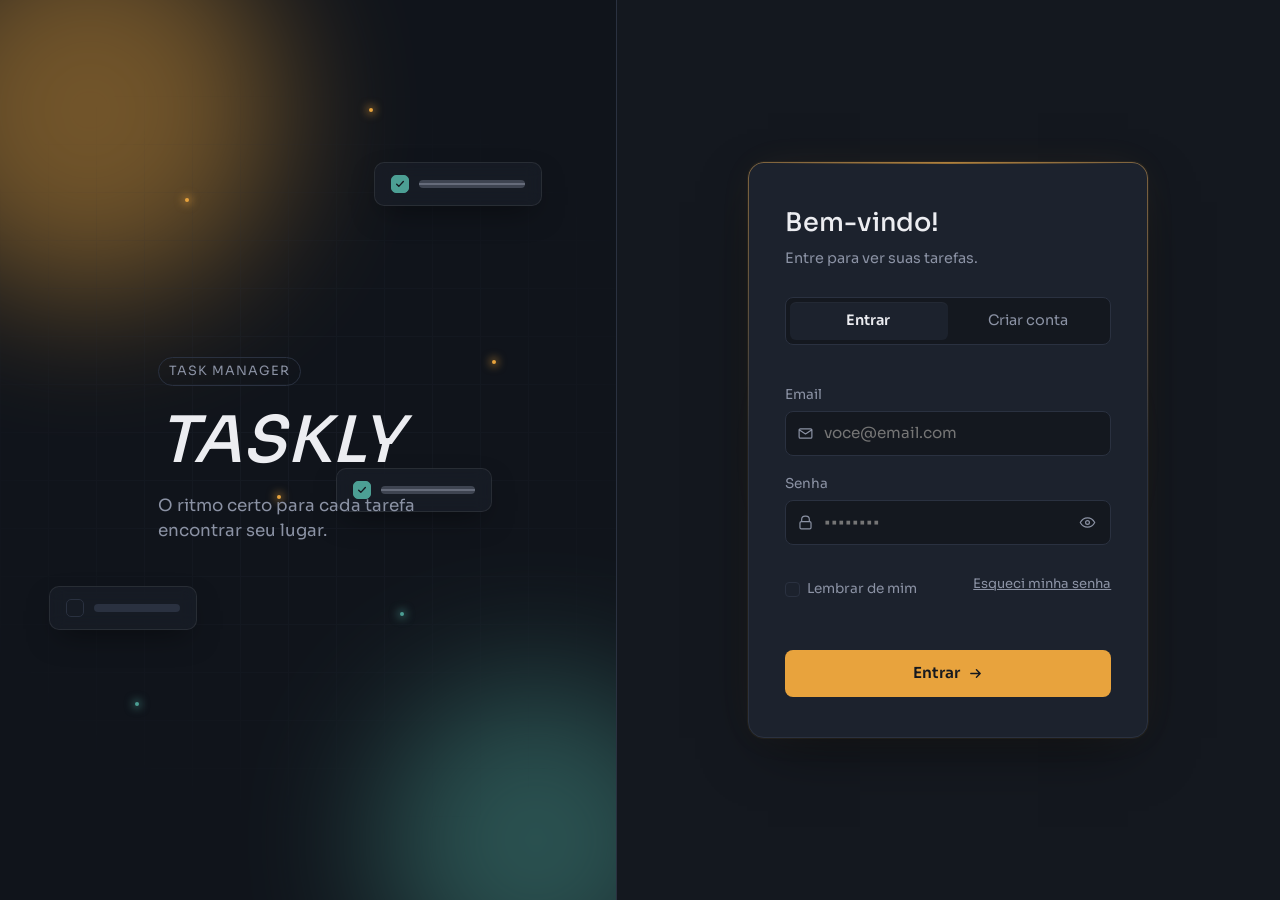
==== frontend/dashboard.html @ d4602160 "Criacao frontend completo: tela de login/cadastro animada e dashboard de tarefas com progresso, filt" ====
<!DOCTYPE html>
<html lang="pt-BR">
<head>
  <meta charset="UTF-8">
  <meta name="viewport" content="width=device-width, initial-scale=1.0">
  <title>Taskly — Suas tarefas</title>
  <link rel="stylesheet" href="css/style.css">
</head>
<body class="corpo-dashboard">
  <div class="layout-dashboard">
    <aside class="barra-lateral">
      <div class="marca-lateral">
        <span class="selo-marca">Task Manager</span>
        <h2 class="titulo-lateral">TASKLY</h2>
      </div>

      <nav class="navegacao-lateral">
        <button class="filtro-btn ativo" data-filtro="todas">
          Todas
          <span class="contagem" id="contagem-todas">0</span>
        </button>
        <button class="filtro-btn" data-filtro="pendentes">
          Pendentes
          <span class="contagem" id="contagem-pendentes">0</span>
        </button>
        <button class="filtro-btn" data-filtro="concluidas">
          Concluídas
          <span class="contagem" id="contagem-concluidas">0</span>
        </button>
      </nav>

      <div class="rodape-lateral">
        <div class="usuario-logado">
          <span class="avatar-usuario" id="avatar-usuario">?</span>
          <span class="email-usuario" id="email-usuario">carregando...</span>
        </div>
        <button class="botao-sair" id="botao-sair" aria-label="Sair">
          <svg viewBox="0 0 20 20" fill="none"><path d="M7.5 17.5H4.5C3.94772 17.5 3.5 17.0523 3.5 16.5V3.5C3.5 2.94772 3.94772 2.5 4.5 2.5H7.5M13.5 14L17.5 10M17.5 10L13.5 6M17.5 10H7.5" stroke="currentColor" stroke-width="1.4" stroke-linecap="round" stroke-linejoin="round"/></svg>
        </button>
      </div>
    </aside>

    <main class="conteudo-principal">
      <header class="cabecalho-principal">
        <div>
          <h1 class="titulo-pagina" id="titulo-pagina">Todas as tarefas</h1>
          <p class="subtitulo-pagina" id="subtitulo-pagina">Carregando suas tarefas...</p>
        </div>
        <button class="botao-nova-tarefa" id="botao-abrir-modal">
          <svg viewBox="0 0 16 16" fill="none"><path d="M8 3V13M3 8H13" stroke="currentColor" stroke-width="1.6" stroke-linecap="round"/></svg>
          Nova tarefa
        </button>
      </header>

      <section class="lista-tarefas" id="lista-tarefas"></section>

      <div class="estado-vazio escondido" id="estado-vazio">
        <p>Nenhuma tarefa por aqui ainda.</p>
        <p class="estado-vazio-dica">Clique em "Nova tarefa" para começar.</p>
      </div>
    </main>

    <aside class="painel-resumo">
      <div class="resumo-blob"></div>

      <div class="cartao-progresso">
        <div class="anel-progresso" id="anel-progresso">
          <span class="anel-porcentagem" id="anel-porcentagem">0%</span>
        </div>
        <p class="progresso-legenda">do seu progresso</p>
      </div>

      <div class="mini-stats">
        <div class="mini-stat">
          <span class="mini-stat-numero" id="stat-total">0</span>
          <span class="mini-stat-label">Total</span>
        </div>
        <div class="mini-stat">
          <span class="mini-stat-numero" id="stat-pendentes">0</span>
          <span class="mini-stat-label">Pendentes</span>
        </div>
        <div class="mini-stat">
          <span class="mini-stat-numero" id="stat-concluidas">0</span>
          <span class="mini-stat-label">Concluídas</span>
        </div>
      </div>

      <div class="citacao-lateral">
        <p id="texto-citacao">"Um passo de cada vez já é progresso."</p>
      </div>
    </aside>
  </div>

  <div class="modal-fundo escondido" id="modal-fundo">
    <div class="modal-caixa">
      <h2 class="modal-titulo" id="modal-titulo">Nova tarefa</h2>

      <form id="form-tarefa">
        <input type="hidden" id="tarefa-id">

        <label for="tarefa-titulo">Título</label>
        <input type="text" id="tarefa-titulo" required placeholder="Ex: Revisar proposta do cliente">

        <label for="tarefa-descricao">Descrição</label>
        <textarea id="tarefa-descricao" rows="3" placeholder="Detalhes (opcional)"></textarea>

        <div class="modal-acoes">
          <button type="button" class="botao-secundario" id="botao-cancelar-modal">Cancelar</button>
          <button type="submit" class="botao-principal">Salvar tarefa</button>
        </div>
      </form>
    </div>
  </div>

  <div class="modal-fundo escondido" id="modal-confirmacao">
    <div class="modal-caixa modal-confirmacao-caixa">
      <div class="icone-alerta">
        <svg viewBox="0 0 24 24" fill="none"><path d="M12 8V13M12 16.5H12.01M10.29 3.86L1.82 18A2 2 0 003.54 21H20.46A2 2 0 0022.18 18L13.71 3.86A2 2 0 0010.29 3.86Z" stroke="currentColor" stroke-width="1.6" stroke-linecap="round" stroke-linejoin="round"/></svg>
      </div>
      <h2 class="modal-titulo" id="texto-confirmacao">Tem certeza?</h2>
      <p class="subtitulo-confirmacao">Essa ação não pode ser desfeita.</p>

      <div class="modal-acoes">
        <button type="button" class="botao-secundario" id="botao-cancelar-confirmacao">Cancelar</button>
        <button type="button" class="botao-perigo" id="botao-confirmar-confirmacao">Excluir</button>
      </div>
    </div>
  </div>

  <script src="js/api.js"></script>
  <script src="js/app.js"></script>
</body>
</html>
---- frontend/css/style.css ----
@import url('https://fonts.googleapis.com/css2?family=Sora:wght@100..800&display=swap');

:root {
  --cor-fundo: #14181F;
  --cor-superficie: #1C222D;
  --cor-borda: #2A3140;
  --cor-texto: #ECEDF1;
  --cor-texto-secundario: #8B92A4;
  --cor-acento: #E8A33D;
  --cor-concluida: #4C9F94;
  --cor-erro: #D9695F;

  --fonte-titulo: 'Sora', sans-serif;
  --fonte-corpo: 'Sora', sans-serif;
  --fonte-mono: 'Sora', sans-serif;
}

* {
  margin: 0;
  padding: 0;
  box-sizing: border-box;
}

body {
  background-color: var(--cor-fundo);
  color: var(--cor-texto);
  font-family: var(--fonte-corpo);
  line-height: 1.5;
}

h1, h2, h3 {
  font-family: var(--fonte-titulo);
  font-weight: 500;
}

button, input {
  font: inherit;
  color: inherit;
  text-decoration: none;
  -webkit-tap-highlight-color: transparent;
}

a {
  color: inherit;
}

/* ===== Tela de autenticação (duas colunas) ===== */

.tela-auth {
  min-height: 100vh;
  display: flex;
}

/* --- Coluna esquerda: painel de marca animado --- */

.painel-marca {
  flex: 1;
  position: relative;
  display: flex;
  align-items: center;
  justify-content: center;
  overflow: hidden;
  background-color: #10141B;
  border-right: 1px solid var(--cor-borda);
}

.grade-marca {
  position: absolute;
  inset: 0;
  background-image:
    linear-gradient(var(--cor-borda) 1px, transparent 1px),
    linear-gradient(90deg, var(--cor-borda) 1px, transparent 1px);
  background-size: 48px 48px;
  opacity: 0.25;
  mask-image: radial-gradient(circle at center, black, transparent 75%);
}

.blob {
  position: absolute;
  border-radius: 50%;
  filter: blur(70px);
  opacity: 0.45;
  animation: flutuar 14s ease-in-out infinite;
}

.blob-1 { width: 380px; height: 380px; background: var(--cor-acento); top: -80px; left: -100px; }
.blob-2 { width: 320px; height: 320px; background: var(--cor-concluida); bottom: -100px; right: -80px; animation-delay: -7s; }

@keyframes flutuar {
  0%, 100% { transform: translate(0, 0) scale(1); }
  50% { transform: translate(30px, -40px) scale(1.08); }
}

.particulas { position: absolute; inset: 0; pointer-events: none; }

.particula {
  position: absolute;
  width: 4px;
  height: 4px;
  border-radius: 50%;
  background: var(--cor-acento);
  box-shadow: 0 0 8px 2px rgba(232, 163, 61, 0.6);
  animation: piscar 3.5s ease-in-out infinite;
}

.particula.p1 { top: 22%; left: 30%; animation-delay: 0s; }
.particula.p2 { top: 68%; left: 65%; background: var(--cor-concluida); box-shadow: 0 0 8px 2px rgba(76, 159, 148, 0.6); animation-delay: -0.8s; }
.particula.p3 { top: 40%; left: 80%; animation-delay: -1.6s; }
.particula.p4 { top: 78%; left: 22%; background: var(--cor-concluida); box-shadow: 0 0 8px 2px rgba(76, 159, 148, 0.6); animation-delay: -2.4s; }
.particula.p5 { top: 12%; left: 60%; animation-delay: -3.1s; }
.particula.p6 { top: 55%; left: 45%; animation-delay: -1.2s; }

@keyframes piscar {
  0%, 100% { opacity: 0.15; transform: scale(0.8); }
  50% { opacity: 1; transform: scale(1.3); }
}

.cartao-flutuante {
  position: absolute;
  display: flex;
  align-items: center;
  gap: 10px;
  padding: 12px 16px;
  background-color: rgba(28, 34, 45, 0.55);
  border: 1px solid rgba(255, 255, 255, 0.08);
  border-radius: 10px;
  backdrop-filter: blur(8px);
  box-shadow: 0 12px 30px -10px rgba(0, 0, 0, 0.5);
  animation: flutuarCartao 9s ease-in-out infinite;
}

.cartao-flutuante-1 { top: 18%; right: 12%; width: 168px; animation-delay: -1s; --rot: 2deg; }
.cartao-flutuante-2 { bottom: 30%; left: 8%; width: 148px; animation-delay: -4s; --rot: -3deg; }
.cartao-flutuante-3 { top: 52%; right: 20%; width: 156px; animation-delay: -6.5s; --rot: 1.5deg; }

@keyframes flutuarCartao {
  0%, 100% { transform: translateY(0) rotate(var(--rot, -2deg)); }
  50% { transform: translateY(-14px) rotate(var(--rot, -2deg)); }
}

.check-flutuante {
  flex-shrink: 0;
  width: 18px;
  height: 18px;
  border-radius: 5px;
  border: 1.5px solid var(--cor-borda);
  display: flex;
  align-items: center;
  justify-content: center;
  color: var(--cor-fundo);
}

.check-flutuante.concluido { background-color: var(--cor-concluida); border-color: var(--cor-concluida); }
.check-flutuante svg { width: 10px; height: 10px; }

.linha-flutuante { flex: 1; height: 8px; border-radius: 4px; background-color: var(--cor-borda); }
.linha-flutuante.linha-riscada { background-color: rgba(139, 146, 164, 0.35); position: relative; }

.linha-flutuante.linha-riscada::after {
  content: "";
  position: absolute;
  left: 0;
  top: 50%;
  width: 100%;
  height: 1px;
  background-color: var(--cor-texto-secundario);
  transform: translateY(-50%);
}

.conteudo-marca {
  position: relative;
  z-index: 1;
  max-width: 380px;
  padding: 40px;
  animation: entrarBaixo 0.7s ease-out;
}

.selo-marca {
  display: inline-block;
  font-family: var(--fonte-mono);
  font-size: 0.8rem;
  letter-spacing: 0.08em;
  text-transform: uppercase;
  color: var(--cor-texto-secundario);
  border: 1px solid var(--cor-borda);
  padding: 4px 10px;
  border-radius: 999px;
  margin-bottom: 20px;
}

.titulo-marca { font-size: 4rem; font-style: italic; line-height: 1.1; margin-bottom: 16px; }
.frase-marca { color: var(--cor-texto-secundario); font-size: 1.05rem; }

/* --- Coluna direita: formulário --- */

.painel-form {
  flex: 1;
  position: relative;
  display: flex;
  align-items: center;
  justify-content: center;
  padding: 24px;
}

.brilho-cartao {
  position: absolute;
  width: 420px;
  height: 420px;
  background: radial-gradient(circle, rgba(232, 163, 61, 0.18), transparent 70%);
  filter: blur(10px);
  animation: respirar 5s ease-in-out infinite;
  pointer-events: none;
}

@keyframes respirar {
  0%, 100% { opacity: 0.6; transform: scale(1); }
  50% { opacity: 1; transform: scale(1.08); }
}

.cartao-auth {
  position: relative;
  z-index: 1;
  width: 100%;
  max-width: 400px;
  background-color: var(--cor-superficie);
  border: 1px solid var(--cor-borda);
  border-radius: 16px;
  padding: 40px 36px;
  animation: entrarBaixo 0.7s ease-out 0.1s backwards;
  box-shadow:
    0 0 0 1px rgba(232, 163, 61, 0.06),
    0 20px 60px -20px rgba(0, 0, 0, 0.6),
    0 0 40px -12px rgba(232, 163, 61, 0.12);
}

.cartao-auth::before {
  content: "";
  position: absolute;
  top: 0;
  left: 24px;
  right: 24px;
  height: 1px;
  background: linear-gradient(90deg, transparent, var(--cor-acento), transparent);
  opacity: 0.6;
}

.cartao-auth::after {
  content: "";
  position: absolute;
  inset: -1px;
  border-radius: 16px;
  padding: 1px;
  background: conic-gradient(from var(--angulo, 0deg), var(--cor-acento), transparent 25%, transparent 75%, var(--cor-acento));
  -webkit-mask: linear-gradient(#fff 0 0) content-box, linear-gradient(#fff 0 0);
  -webkit-mask-composite: xor;
  mask-composite: exclude;
  z-index: -1;
  animation: girarBorda 6s linear infinite;
  opacity: 0.7;
}

@property --angulo {
  syntax: '<angle>';
  initial-value: 0deg;
  inherits: false;
}

@keyframes girarBorda { to { --angulo: 360deg; } }
@keyframes entrarBaixo { from { opacity: 0; transform: translateY(16px); } to { opacity: 1; transform: translateY(0); } }

.cabecalho-cartao { margin-bottom: 28px; }
.titulo-cartao { font-size: 1.6rem; margin-bottom: 6px; }
.subtitulo-cartao { color: var(--cor-texto-secundario); font-size: 0.9rem; }

.abas-auth {
  position: relative;
  display: flex;
  gap: 4px;
  background-color: var(--cor-fundo);
  border: 1px solid var(--cor-borda);
  border-radius: 8px;
  padding: 4px;
  margin-bottom: 28px;
}

.aba-indicador {
  position: absolute;
  top: 4px;
  left: 4px;
  width: calc(50% - 4px);
  height: calc(100% - 8px);
  background-color: var(--cor-superficie);
  border-radius: 6px;
  transition: transform 0.25s ease;
  box-shadow: 0 1px 0 rgba(255,255,255,0.03) inset;
}

.aba-indicador.deslocado { transform: translateX(100%); }

.aba-btn {
  position: relative;
  z-index: 1;
  flex: 1;
  padding: 8px;
  background: none;
  border: none;
  border-radius: 6px;
  color: var(--cor-texto-secundario);
  font-size: 0.9rem;
  cursor: pointer;
  transition: color 0.15s;
}

.aba-btn.ativa { color: var(--cor-texto); font-weight: 600; }

.formulario-auth { display: flex; flex-direction: column; gap: 6px; }
.formulario-auth.escondido { display: none; }
.formulario-auth label { font-size: 0.85rem; color: var(--cor-texto-secundario); margin-top: 12px; }

.campo-input { position: relative; display: flex; align-items: center; }

.icone-campo {
  position: absolute;
  left: 12px;
  width: 17px;
  height: 17px;
  color: var(--cor-texto-secundario);
  pointer-events: none;
  transition: color 0.15s;
}

.campo-input:focus-within .icone-campo { color: var(--cor-acento); }

.formulario-auth input {
  width: 100%;
  background-color: var(--cor-fundo);
  border: 1px solid var(--cor-borda);
  border-radius: 8px;
  padding: 10px 12px 10px 38px;
  font-size: 0.95rem;
  transition: border-color 0.15s;
}

.formulario-auth input:focus { outline: none; border-color: var(--cor-acento); }

.botao-olho {
  position: absolute;
  right: 10px;
  width: 28px;
  height: 28px;
  display: flex;
  align-items: center;
  justify-content: center;
  background: none;
  border: none;
  border-radius: 6px;
  color: var(--cor-texto-secundario);
  cursor: pointer;
  transition: color 0.15s, background-color 0.15s;
}

.botao-olho svg { width: 17px; height: 17px; }
.botao-olho:hover { color: var(--cor-texto); background-color: var(--cor-borda); }

.dica-senha { font-size: 0.78rem; color: var(--cor-texto-secundario); margin-top: 6px; }

.linha-opcoes {
  display: flex;
  align-items: center;
  justify-content: space-between;
  margin-top: 16px;
  font-size: 0.82rem;
}

.opcao-lembrar {
  display: flex;
  align-items: center;
  gap: 7px;
  color: var(--cor-texto-secundario);
  cursor: pointer;
}

.opcao-lembrar input { position: absolute; opacity: 0; width: 0; height: 0; }

.caixa-check {
  width: 15px;
  height: 15px;
  border: 1.5px solid var(--cor-borda);
  border-radius: 4px;
  display: inline-block;
  transition: background-color 0.15s, border-color 0.15s;
}

.opcao-lembrar input:checked ~ .caixa-check {
  background-color: var(--cor-acento);
  border-color: var(--cor-acento);
}

.link-esqueci {
  color: var(--cor-texto-secundario);
  font-size: 0.82rem;
  transition: color 0.15s;
}

.link-esqueci:hover { color: var(--cor-acento); }

.botao-principal {
  margin-top: 22px;
  padding: 12px;
  display: flex;
  align-items: center;
  justify-content: center;
  gap: 8px;
  background-color: var(--cor-acento);
  color: var(--cor-fundo);
  border: none;
  border-radius: 8px;
  font-weight: 600;
  font-size: 0.95rem;
  cursor: pointer;
  transition: opacity 0.15s, transform 0.15s;
}

.botao-principal:hover { opacity: 0.9; transform: translateY(-1px); }
.botao-principal:hover .icone-seta { transform: translateX(3px); }

.icone-seta { width: 15px; height: 15px; transition: transform 0.15s; }

.mensagem-erro { color: var(--cor-erro); font-size: 0.85rem; min-height: 1.2em; }

@media (prefers-reduced-motion: reduce) {
  .blob, .cartao-flutuante, .conteudo-marca, .cartao-auth, .particula, .brilho-cartao, .cartao-auth::after {
    animation: none;
  }
}

@media (max-width: 860px) {
  .tela-auth { flex-direction: column; }
  .painel-marca { min-height: 240px; border-right: none; border-bottom: 1px solid var(--cor-borda); }
  .cartao-flutuante, .particulas { display: none; }
}

/* ===== Layout do Dashboard ===== */

.corpo-dashboard {
  background-color: var(--cor-fundo);
}

.layout-dashboard {
  display: flex;
  min-height: 100vh;
}

/* --- Sidebar --- */

.barra-lateral {
  width: 260px;
  flex-shrink: 0;
  background-color: #10141B;
  border-right: 1px solid var(--cor-borda);
  padding: 28px 20px;
  display: flex;
  flex-direction: column;
}

.marca-lateral { margin-bottom: 36px; }
.titulo-lateral { font-size: 1.6rem; font-style: italic; margin-top: 8px; }

.navegacao-lateral {
  display: flex;
  flex-direction: column;
  gap: 4px;
  flex: 1;
}

.filtro-btn {
  display: flex;
  align-items: center;
  justify-content: space-between;
  padding: 10px 12px;
  background: none;
  border: none;
  border-radius: 8px;
  color: var(--cor-texto-secundario);
  font-size: 0.9rem;
  text-align: left;
  cursor: pointer;
  transition: background-color 0.15s, color 0.15s;
}

.filtro-btn:hover { background-color: var(--cor-superficie); color: var(--cor-texto); }

.filtro-btn.ativo {
  background-color: var(--cor-superficie);
  color: var(--cor-texto);
  font-weight: 600;
}

.contagem {
  background-color: var(--cor-fundo);
  border: 1px solid var(--cor-borda);
  border-radius: 999px;
  padding: 1px 8px;
  font-size: 0.75rem;
  font-family: var(--fonte-mono);
}

.filtro-btn.ativo .contagem {
  background-color: var(--cor-acento);
  border-color: var(--cor-acento);
  color: var(--cor-fundo);
}

.rodape-lateral {
  display: flex;
  align-items: center;
  justify-content: space-between;
  padding-top: 16px;
  border-top: 1px solid var(--cor-borda);
}

.usuario-logado {
  display: flex;
  align-items: center;
  gap: 10px;
  min-width: 0;
}

.avatar-usuario {
  flex-shrink: 0;
  width: 32px;
  height: 32px;
  border-radius: 50%;
  background-color: var(--cor-acento);
  color: var(--cor-fundo);
  display: flex;
  align-items: center;
  justify-content: center;
  font-weight: 600;
  font-size: 0.85rem;
  text-transform: uppercase;
}

.email-usuario {
  font-size: 0.82rem;
  color: var(--cor-texto-secundario);
  overflow: hidden;
  text-overflow: ellipsis;
  white-space: nowrap;
}

.botao-sair {
  flex-shrink: 0;
  width: 32px;
  height: 32px;
  display: flex;
  align-items: center;
  justify-content: center;
  background: none;
  border: none;
  border-radius: 8px;
  color: var(--cor-texto-secundario);
  cursor: pointer;
  transition: color 0.15s, background-color 0.15s;
}

.botao-sair svg { width: 17px; height: 17px; }
.botao-sair:hover { color: var(--cor-erro); background-color: var(--cor-superficie); }

/* --- Conteúdo principal --- */

.conteudo-principal {
  flex: 1;
  min-width: 0;
  padding: 40px 56px;
}

.cabecalho-principal {
  display: flex;
  align-items: flex-start;
  justify-content: space-between;
  margin-bottom: 32px;
}

.titulo-pagina { font-size: 1.9rem; margin-bottom: 4px; }
.subtitulo-pagina { color: var(--cor-texto-secundario); font-size: 0.92rem; }

.botao-nova-tarefa {
  display: flex;
  align-items: center;
  gap: 8px;
  padding: 10px 16px;
  background-color: var(--cor-acento);
  color: var(--cor-fundo);
  border: none;
  border-radius: 8px;
  font-weight: 600;
  font-size: 0.9rem;
  cursor: pointer;
  transition: opacity 0.15s, transform 0.15s;
  flex-shrink: 0;
}

.botao-nova-tarefa:hover { opacity: 0.9; transform: translateY(-1px); }
.botao-nova-tarefa svg { width: 15px; height: 15px; }

/* --- Lista e cartões de tarefa --- */

.lista-tarefas {
  display: flex;
  flex-direction: column;
  gap: 10px;
}

.cartao-tarefa {
  display: flex;
  align-items: flex-start;
  gap: 14px;
  background-color: var(--cor-superficie);
  border: 1px solid var(--cor-borda);
  border-radius: 12px;
  padding: 16px 18px;
  animation: entrarBaixo 0.4s ease-out backwards;
  transition: border-color 0.15s;
}

.cartao-tarefa:hover { border-color: #3A4257; }

.check-tarefa {
  flex-shrink: 0;
  width: 22px;
  height: 22px;
  margin-top: 1px;
  border-radius: 6px;
  border: 1.5px solid var(--cor-borda);
  background: none;
  display: flex;
  align-items: center;
  justify-content: center;
  color: var(--cor-fundo);
  cursor: pointer;
  transition: background-color 0.15s, border-color 0.15s;
}

.check-tarefa svg { width: 12px; height: 12px; opacity: 0; transition: opacity 0.15s; }

.cartao-tarefa.concluida .check-tarefa {
  background-color: var(--cor-concluida);
  border-color: var(--cor-concluida);
}

.cartao-tarefa.concluida .check-tarefa svg { opacity: 1; }

.corpo-tarefa { flex: 1; min-width: 0; }

.titulo-tarefa {
  font-size: 0.98rem;
  font-weight: 500;
  position: relative;
  display: inline-block;
}

.cartao-tarefa.concluida .titulo-tarefa { color: var(--cor-texto-secundario); }

.risco-conclusao {
  position: absolute;
  left: -2%;
  top: 52%;
  width: 0;
  height: 1.5px;
  background-color: var(--cor-concluida);
  transition: width 0.3s ease;
}

.cartao-tarefa.concluida .risco-conclusao { width: 104%; }

.descricao-tarefa {
  font-size: 0.85rem;
  color: var(--cor-texto-secundario);
  margin-top: 4px;
}

.acoes-tarefa {
  display: flex;
  gap: 4px;
  flex-shrink: 0;
  opacity: 0;
  transition: opacity 0.15s;
}

.cartao-tarefa:hover .acoes-tarefa { opacity: 1; }

.botao-icone {
  width: 30px;
  height: 30px;
  display: flex;
  align-items: center;
  justify-content: center;
  background: none;
  border: none;
  border-radius: 6px;
  color: var(--cor-texto-secundario);
  cursor: pointer;
  transition: color 0.15s, background-color 0.15s;
}

.botao-icone svg { width: 15px; height: 15px; }
.botao-icone:hover { background-color: var(--cor-fundo); color: var(--cor-texto); }
.botao-icone.excluir:hover { color: var(--cor-erro); }

/* --- Estado vazio --- */

.estado-vazio {
  text-align: center;
  padding: 60px 20px;
  color: var(--cor-texto-secundario);
}

.estado-vazio-dica { font-size: 0.85rem; margin-top: 6px; }
.estado-vazio.escondido, .lista-tarefas.escondido { display: none; }

/* ===== Modal de nova/editar tarefa ===== */

.modal-fundo {
  position: fixed;
  inset: 0;
  background-color: rgba(10, 12, 16, 0.7);
  backdrop-filter: blur(4px);
  display: flex;
  align-items: center;
  justify-content: center;
  z-index: 10;
  animation: apareceFundo 0.2s ease-out;
}

.modal-fundo.escondido { display: none; }

@keyframes apareceFundo { from { opacity: 0; } to { opacity: 1; } }

.modal-caixa {
  width: 100%;
  max-width: 440px;
  background-color: var(--cor-superficie);
  border: 1px solid var(--cor-borda);
  border-radius: 16px;
  padding: 32px;
  margin: 20px;
  animation: entrarBaixo 0.25s ease-out;
}

.modal-titulo { font-size: 1.4rem; margin-bottom: 20px; }

#form-tarefa { display: flex; flex-direction: column; gap: 6px; }
#form-tarefa label { font-size: 0.85rem; color: var(--cor-texto-secundario); margin-top: 12px; }

#form-tarefa input[type="text"],
#form-tarefa textarea {
  background-color: var(--cor-fundo);
  border: 1px solid var(--cor-borda);
  border-radius: 8px;
  padding: 10px 12px;
  font-size: 0.95rem;
  resize: vertical;
  font-family: var(--fonte-corpo);
}

#form-tarefa input:focus, #form-tarefa textarea:focus {
  outline: none;
  border-color: var(--cor-acento);
}

.modal-acoes {
  display: flex;
  justify-content: flex-end;
  gap: 10px;
  margin-top: 24px;
}

.botao-secundario {
  padding: 10px 16px;
  background: none;
  border: 1px solid var(--cor-borda);
  border-radius: 8px;
  color: var(--cor-texto);
  font-size: 0.9rem;
  cursor: pointer;
  transition: background-color 0.15s;
}

.botao-secundario:hover { background-color: var(--cor-fundo); }

.modal-acoes .botao-principal { margin-top: 0; }

@media (max-width: 780px) {
  .layout-dashboard { flex-direction: column; }
  .barra-lateral {
    width: 100%;
    flex-direction: row;
    align-items: center;
    padding: 16px 20px;
  }
  .marca-lateral, .navegacao-lateral, .rodape-lateral { margin: 0; }
  .navegacao-lateral { flex-direction: row; }
  .conteudo-principal { padding: 24px 20px; }
}

/* ===== Cartões de tarefa — visual aprimorado ===== */

.cartao-tarefa {
  position: relative;
  background: linear-gradient(145deg, var(--cor-superficie), #1A2029);
  overflow: hidden;
}

.cartao-tarefa::before {
  content: "";
  position: absolute;
  left: 0;
  top: 0;
  bottom: 0;
  width: 3px;
  background-color: var(--cor-borda);
  transition: background-color 0.2s;
}

.cartao-tarefa:hover::before { background-color: var(--cor-acento); }
.cartao-tarefa.concluida::before { background-color: var(--cor-concluida); }

.cartao-tarefa {
  box-shadow: 0 4px 14px -8px rgba(0, 0, 0, 0.4);
}

.cartao-tarefa:hover {
  transform: translateY(-2px);
  box-shadow: 0 10px 24px -10px rgba(0, 0, 0, 0.5);
}

/* ===== Layout com 3 colunas ===== */

.layout-dashboard { align-items: stretch; }

.conteudo-principal { flex: 1; min-width: 0; }

/* ===== Painel de resumo (coluna direita) ===== */

.painel-resumo {
  width: 340px;
  flex-shrink: 0;
  position: relative;
  overflow: hidden;
  border-left: 1px solid var(--cor-borda);
  padding: 40px 28px;
  display: flex;
  flex-direction: column;
  align-items: center;
  justify-content: center;
  gap: 32px;
}

.resumo-blob {
  position: absolute;
  top: -60px;
  right: -80px;
  width: 220px;
  height: 220px;
  background: var(--cor-acento);
  border-radius: 50%;
  filter: blur(90px);
  opacity: 0.18;
  animation: flutuar 14s ease-in-out infinite;
}

.cartao-progresso {
  position: relative;
  z-index: 1;
  display: flex;
  flex-direction: column;
  align-items: center;
  gap: 12px;
}

.anel-progresso {
  --progresso: 0;
  width: 148px;
  height: 148px;
  border-radius: 50%;
  background: conic-gradient(var(--cor-acento) calc(var(--progresso) * 1%), var(--cor-borda) 0);
  display: flex;
  align-items: center;
  justify-content: center;
  transition: background 0.5s ease;
}

.anel-progresso::before {
  content: "";
  position: absolute;
  width: 112px;
  height: 112px;
  border-radius: 50%;
  background-color: var(--cor-fundo);
}

.anel-porcentagem {
  position: relative;
  z-index: 1;
  font-family: var(--fonte-mono);
  font-size: 1.4rem;
  font-weight: 600;
}

.progresso-legenda {
  color: var(--cor-texto-secundario);
  font-size: 0.85rem;
}

.mini-stats {
  position: relative;
  z-index: 1;
  display: flex;
  width: 100%;
  gap: 8px;
}

.mini-stat {
  flex: 1;
  display: flex;
  flex-direction: column;
  align-items: center;
  gap: 4px;
  background-color: var(--cor-superficie);
  border: 1px solid var(--cor-borda);
  border-radius: 10px;
  padding: 16px 8px;
  min-width: 0;
}

.mini-stat-label {
  white-space: nowrap;
}

.mini-stat-numero {
  font-family: var(--fonte-mono);
  font-size: 1.2rem;
  font-weight: 600;
}

.mini-stat-label {
  font-size: 0.7rem;
  color: var(--cor-texto-secundario);
  text-transform: uppercase;
  letter-spacing: 0.04em;
}

.citacao-lateral {
  position: relative;
  z-index: 1;
  text-align: center;
  color: var(--cor-texto-secundario);
  font-style: italic;
  font-size: 0.88rem;
  line-height: 1.5;
  border-top: 1px solid var(--cor-borda);
  padding-top: 24px;
}

@media (max-width: 1100px) {
  .painel-resumo { display: none; }
}


/* ===== Modal de confirmação customizado ===== */

.modal-confirmacao-caixa {
  text-align: center;
  max-width: 360px;
}

.icone-alerta {
  width: 52px;
  height: 52px;
  margin: 0 auto 16px;
  border-radius: 50%;
  background-color: rgba(217, 105, 95, 0.12);
  color: var(--cor-erro);
  display: flex;
  align-items: center;
  justify-content: center;
}

.icone-alerta svg { width: 26px; height: 26px; }

.subtitulo-confirmacao {
  color: var(--cor-texto-secundario);
  font-size: 0.88rem;
  margin-top: 4px;
}

.modal-confirmacao-caixa .modal-acoes {
  justify-content: center;
  margin-top: 24px;
}

.botao-perigo {
  padding: 10px 18px;
  background-color: var(--cor-erro);
  color: #fff;
  border: none;
  border-radius: 8px;
  font-weight: 600;
  font-size: 0.9rem;
  cursor: pointer;
  transition: opacity 0.15s;
}

.botao-perigo:hover { opacity: 0.9; }
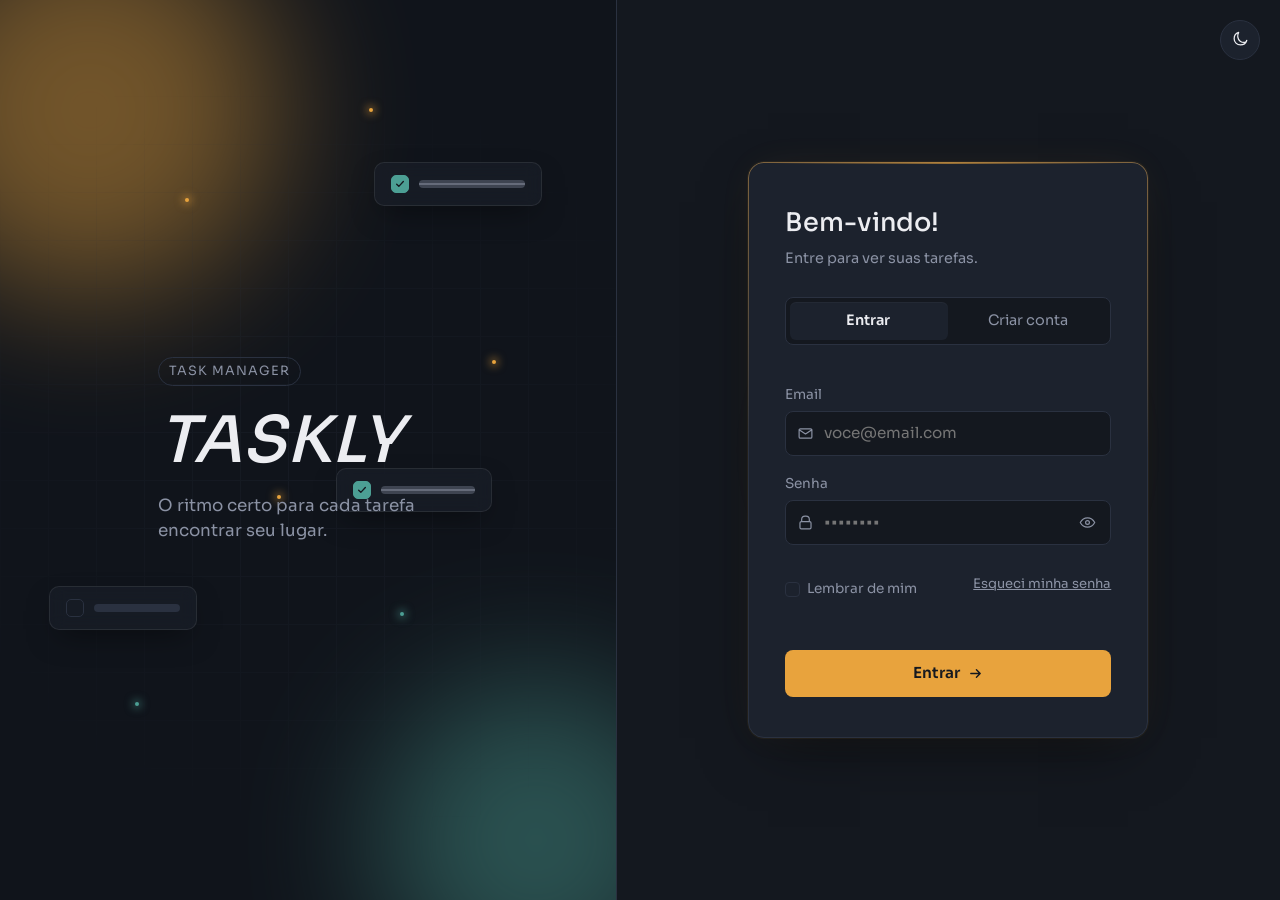
==== commit d524b23a: "criação botão alternar temas" ====
--- a/frontend/dashboard.html
+++ b/frontend/dashboard.html
@@ -46,6 +46,7 @@
           <h1 class="titulo-pagina" id="titulo-pagina">Todas as tarefas</h1>
           <p class="subtitulo-pagina" id="subtitulo-pagina">Carregando suas tarefas...</p>
         </div>
+        
         <button class="botao-nova-tarefa" id="botao-abrir-modal">
           <svg viewBox="0 0 16 16" fill="none"><path d="M8 3V13M3 8H13" stroke="currentColor" stroke-width="1.6" stroke-linecap="round"/></svg>
           Nova tarefa
@@ -62,7 +63,10 @@
 
     <aside class="painel-resumo">
       <div class="resumo-blob"></div>
-
+      <button class="botao-tema" id="botao-tema" aria-label="Alternar tema">
+          <svg class="icone-lua" viewBox="0 0 20 20" fill="none"><path d="M17.5 10.5C16.5 13.5 13.8 15.5 10.5 15.5C6.6 15.5 3.5 12.4 3.5 8.5C3.5 5.2 5.5 2.5 8.5 1.5C7.7 3 7.3 4.7 7.5 6.5C8 10.5 11.5 13.2 15.5 12.7C16.3 12.6 17 12.3 17.5 10.5Z" stroke="currentColor" stroke-width="1.4" stroke-linejoin="round"/></svg>
+          <svg class="icone-sol" viewBox="0 0 20 20" fill="none"><circle cx="10" cy="10" r="4" stroke="currentColor" stroke-width="1.4"/><path d="M10 2V4M10 16V18M18 10H16M4 10H2M15.5 4.5L14 6M6 14L4.5 15.5M15.5 15.5L14 14M6 6L4.5 4.5" stroke="currentColor" stroke-width="1.4" stroke-linecap="round"/></svg>
+        </button>
       <div class="cartao-progresso">
         <div class="anel-progresso" id="anel-progresso">
           <span class="anel-porcentagem" id="anel-porcentagem">0%</span>
@@ -99,10 +103,10 @@
         <input type="hidden" id="tarefa-id">
 
         <label for="tarefa-titulo">Título</label>
-        <input type="text" id="tarefa-titulo" required placeholder="Ex: Revisar proposta do cliente">
+        <input type="text" id="tarefa-titulo" name="tarefa-titulo-nao-autocompletar" autocomplete="off" required placeholder="Ex: Revisar proposta do cliente">
 
         <label for="tarefa-descricao">Descrição</label>
-        <textarea id="tarefa-descricao" rows="3" placeholder="Detalhes (opcional)"></textarea>
+        <textarea id="tarefa-descricao" name="tarefa-descricao-nao-autocompletar" autocomplete="off" rows="3" placeholder="Detalhes (opcional)"></textarea>
 
         <div class="modal-acoes">
           <button type="button" class="botao-secundario" id="botao-cancelar-modal">Cancelar</button>
@@ -127,6 +131,7 @@
     </div>
   </div>
 
+  <script src="js/theme.js"></script>
   <script src="js/api.js"></script>
   <script src="js/app.js"></script>
 </body>
--- a/frontend/css/style.css
+++ b/frontend/css/style.css
@@ -15,6 +15,21 @@
   --fonte-mono: 'Sora', sans-serif;
 }
 
+[data-tema="claro"] {
+  --cor-fundo: #F4F5F7;
+  --cor-superficie: #FFFFFF;
+  --cor-borda: #E2E5EA;
+  --cor-texto: #1B1F27;
+  --cor-texto-secundario: #6B7280;
+  --cor-acento: #D6902E;
+  --cor-concluida: #3E8B80;
+  --cor-erro: #C85950;
+}
+
+body {
+  transition: background-color 0.25s ease, color 0.25s ease;
+}
+
 * {
   margin: 0;
   padding: 0;
@@ -33,7 +48,7 @@
   font-weight: 500;
 }
 
-button, input {
+button, input, textarea {
   font: inherit;
   color: inherit;
   text-decoration: none;
@@ -1012,4 +1027,38 @@
   transition: opacity 0.15s;
 }
 
-.botao-perigo:hover { opacity: 0.9; }+.botao-perigo:hover { opacity: 0.9; }
+
+/* ===== Botão de alternância de tema ===== */
+
+.botao-tema {
+  position: fixed;
+  top: 20px;
+  right: 20px;
+  z-index: 20;
+  width: 40px;
+  height: 40px;
+  display: flex;
+  align-items: center;
+  justify-content: center;
+  background-color: var(--cor-superficie);
+  border: 1px solid var(--cor-borda);
+  border-radius: 999px;
+  color: var(--cor-texto);
+  cursor: pointer;
+  transition: background-color 0.2s, transform 0.15s;
+}
+
+.botao-tema:hover { transform: translateY(-1px); }
+.botao-tema svg { width: 18px; height: 18px; }
+
+.icone-lua { display: block; }
+.icone-sol { display: none; }
+
+[data-tema="claro"] .icone-lua { display: none; }
+[data-tema="claro"] .icone-sol { display: block; }
+
+/* No dashboard, o botão fica posicionado dentro do cabeçalho, não flutuante */
+.conteudo-principal .botao-tema {
+  position: static;
+}
